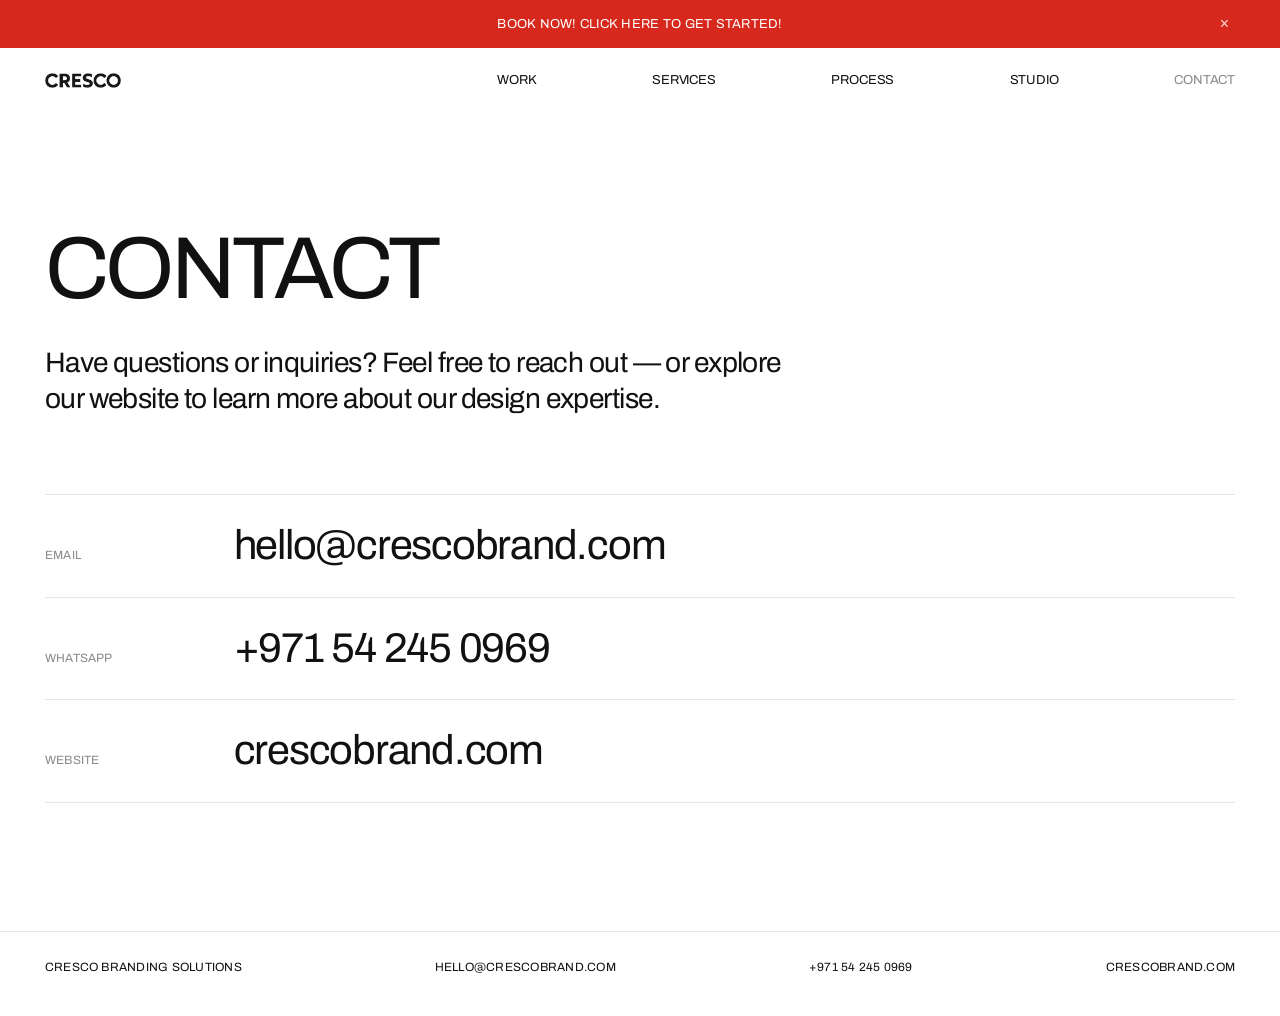
==== contact.html @ cc278108 "Initial commit: Cresco Branding Solutions website Static site for a UAE-based branding and packaging" ====
<!doctype html>
<html lang="en">
<head>
<meta charset="utf-8">
<meta name="viewport" content="width=device-width, initial-scale=1">
<title>Contact — Cresco Branding Solutions</title>
<meta name="description" content="Reach Cresco Branding Solutions at hello@crescobrand.com or on WhatsApp +971 54 245 0969.">
<meta property="og:title" content="Contact — Cresco Branding Solutions">
<meta property="og:description" content="Reach Cresco Branding Solutions at hello@crescobrand.com or on WhatsApp +971 54 245 0969.">
<meta property="og:type" content="website">
<meta property="og:image" content="images/work/solena/01.jpg">
<link rel="icon" type="image/png" href="images/logo-02.png">
<link rel="preconnect" href="https://fonts.googleapis.com">
<link rel="preconnect" href="https://fonts.gstatic.com" crossorigin>
<link rel="stylesheet" href="https://fonts.googleapis.com/css2?family=Archivo:wght@400&display=swap">
<link rel="stylesheet" href="css/style.css">
<script>document.documentElement.classList.add('js');</script>
</head>
<body>
<div class="announce" id="announce">
  <a class="announce__link" href="contact.html">Book now! Click here to get started!</a>
  <button class="announce__close" type="button" aria-label="Dismiss">&times;</button>
</div>
<script>
(function () {
  try {
    if (localStorage.getItem('cresco-announce-dismissed') === '1') {
      document.getElementById('announce').style.display = 'none';
    }
  } catch (e) {}
})();
</script>
<header class="nav">
  <a class="nav__logo" href="index.html" aria-label="Cresco Branding Solutions — home">
    <img src="images/logo-01.png" alt="Cresco" width="4324" height="851">
  </a>
  <nav class="nav__links" aria-label="Primary">
      <a href="index.html">Work</a>
      <a href="services.html">Services</a>
      <a href="process.html">Process</a>
      <a href="studio.html">Studio</a>
      <a href="contact.html" aria-current="page">Contact</a>
  </nav>
  <button class="nav__toggle" type="button" aria-expanded="false" aria-controls="menu">Menu</button>
</header>

<div class="nav__overlay" id="menu">
    <a href="index.html">Work</a>
    <a href="services.html">Services</a>
    <a href="process.html">Process</a>
    <a href="studio.html">Studio</a>
    <a href="contact.html">Contact</a>
</div>

<main>
  <section class="wrap hero">
    <h1 class="display reveal">Contact</h1>
    <p class="lead measure hero__lead reveal">Have questions or inquiries? Feel free to reach out &#8212;
      or explore our website to learn more about our design expertise.</p>
  </section>

  <section class="wrap contact-list">
    <div class="contact-list__row reveal">
      <span class="meta muted">Email</span>
      <a class="contact-list__value" href="mailto:hello@crescobrand.com">hello@crescobrand.com</a>
    </div>
    <div class="contact-list__row reveal">
      <span class="meta muted">WhatsApp</span>
      <a class="contact-list__value" href="https://wa.me/971542450969" rel="noopener">+971 54 245 0969</a>
    </div>
    <div class="contact-list__row reveal">
      <span class="meta muted">Website</span>
      <a class="contact-list__value" href="https://crescobrand.com" rel="noopener">crescobrand.com</a>
    </div>
  </section>
</main>

<footer class="footer">
  <div class="footer__inner meta">
    <span>Cresco Branding Solutions</span>
    <a href="mailto:hello@crescobrand.com">hello@crescobrand.com</a>
    <a href="https://wa.me/971542450969" rel="noopener">+971 54 245 0969</a>
    <a href="https://crescobrand.com" rel="noopener">crescobrand.com</a>
  </div>
</footer>

<script src="js/main.js"></script>
</body>
</html>
---- css/style.css ----
/* ==========================================================================
   Cresco Branding Solutions
   Monochrome editorial system — white ground, near-black type, no accent.
   Logo assets: logo-01 wordmark (dark) · logo-02 mark (dark)
                logo-03 wordmark (white) · logo-04 mark (white)  ← for dark sections
   ========================================================================== */

:root {
  --bg: #ffffff;
  --fg: #111111;
  --muted: #8a8a8a;
  --rule: #e6e6e6;

  --gutter: clamp(20px, 3.5vw, 56px);
  --page-max: 1800px;

  --block: clamp(72px, 10vw, 160px);   /* space between major blocks */
  --ease: cubic-bezier(.2, .6, .2, 1);

  --font: 'Archivo', 'Helvetica Neue', Helvetica, Arial, sans-serif;
}

*, *::before, *::after { box-sizing: border-box; }

html { -webkit-text-size-adjust: 100%; }

body {
  margin: 0;
  min-height: 100vh;
  display: flex;
  flex-direction: column;
  background: var(--bg);
  color: var(--fg);
  font-family: var(--font);
  font-size: 17px;
  line-height: 1.55;
  font-weight: 400;
  -webkit-font-smoothing: antialiased;
  text-rendering: optimizeLegibility;
}

img { display: block; max-width: 100%; height: auto; }

a { color: inherit; text-decoration: none; }

::selection { background: var(--fg); color: var(--bg); }

.wrap {
  max-width: var(--page-max);
  margin: 0 auto;
  padding-inline: var(--gutter);
}

.sr-only {
  position: absolute; width: 1px; height: 1px;
  padding: 0; margin: -1px; overflow: hidden;
  clip: rect(0 0 0 0); white-space: nowrap; border: 0;
}

/* --------------------------------------------------------------- type --- */

.meta {
  font-size: 12px;
  line-height: 1.3;
  letter-spacing: .02em;
  text-transform: uppercase;
}

.display {
  margin: 0;
  font-size: clamp(2.5rem, 7vw, 5.5rem);
  line-height: .95;
  letter-spacing: -.04em;
  text-transform: uppercase;
  font-weight: 400;
}

.lead {
  margin: 0;
  font-size: clamp(1.25rem, 2.2vw, 2rem);
  line-height: 1.28;
  letter-spacing: -.02em;
}

.body-lg { font-size: clamp(1rem, 1.3vw, 1.25rem); line-height: 1.5; }

.measure { max-width: 46ch; }
.measure-wide { max-width: 62ch; }

.muted { color: var(--muted); }

.rule { border: 0; border-top: 1px solid var(--rule); margin: 0; }

/* ---------------------------------------------------------- announce --- */

.announce {
  position: relative;
  display: flex;
  align-items: center;
  justify-content: center;
  padding: 14px calc(var(--gutter) + 32px);
  background: #d6281c;
  text-align: center;
}

.announce__link {
  color: #fff;
  font-size: 13px;
  letter-spacing: .02em;
  text-transform: uppercase;
}

.announce__link:hover { text-decoration: underline; }

.announce__close {
  position: absolute;
  right: var(--gutter);
  top: 50%;
  transform: translateY(-50%);
  background: none;
  border: 0;
  padding: 6px;
  color: #fff;
  font-size: 16px;
  line-height: 1;
  cursor: pointer;
  opacity: .85;
}

.announce__close:hover { opacity: 1; }

/* ---------------------------------------------------------------- nav --- */

.nav {
  position: sticky;
  top: 0;
  z-index: 100;
  background: var(--bg);
  padding: 22px var(--gutter);
  display: flex;
  align-items: center;
  justify-content: space-between;
  gap: 24px;
}

.nav__logo { display: block; }
.nav__logo img { height: 15px; width: auto; }

.nav__links {
  display: flex;
  flex: 1;
  justify-content: space-between;
  max-width: 62%;
  margin-left: auto;
}

.nav__links a {
  font-size: 13px;
  letter-spacing: -.01em;
  text-transform: uppercase;
  transition: color .25s var(--ease);
}

.nav__links a:hover,
.nav__links a[aria-current='page'] { color: var(--muted); }

.nav__toggle {
  display: none;
  background: none; border: 0; padding: 0;
  font: inherit; font-size: 16px; letter-spacing: -.01em;
  text-transform: uppercase; color: inherit; cursor: pointer;
}

.nav__overlay {
  position: fixed;
  inset: 0;
  z-index: 99;
  background: var(--bg);
  display: none;
  flex-direction: column;
  justify-content: center;
  gap: 4px;
  padding: var(--gutter);
}

.nav__overlay a {
  font-size: clamp(2rem, 11vw, 3.5rem);
  line-height: 1.1;
  letter-spacing: -.04em;
  text-transform: uppercase;
}

body.nav-open .nav__overlay { display: flex; }
body.nav-open { overflow: hidden; }

@media (max-width: 860px) {
  .nav__links { display: none; }
  .nav__toggle { display: block; }
}

/* --------------------------------------------------------------- hero --- */

.hero {
  padding-top: clamp(48px, 9vw, 130px);
  padding-bottom: clamp(40px, 6vw, 80px);
}

.hero__lead { margin-top: clamp(20px, 3vw, 34px); }

/* --------------------------------------------------------- type anim --- */

.type .char {
  opacity: 0;
  transition: opacity .05s linear;
}

.type .char.is-shown { opacity: 1; }

.type-cursor {
  display: inline-block;
  width: .05em;
  margin-left: .03em;
  background: currentColor;
  opacity: 0;
  transform: translateY(.06em);
  animation: type-blink 1s step-end infinite;
}

.type-cursor.is-on { opacity: 1; }

@keyframes type-blink {
  0%, 100% { opacity: 1; }
  50% { opacity: 0; }
}

@media (prefers-reduced-motion: reduce) {
  .type .char { opacity: 1; transition: none; }
  .type-cursor { display: none; }
}

.hero__ctas {
  display: flex;
  flex-wrap: wrap;
  gap: 14px;
  margin-top: clamp(28px, 4vw, 44px);
}

.btn {
  display: inline-flex;
  align-items: center;
  gap: 10px;
  padding: 15px 28px;
  font-size: 13px;
  letter-spacing: .02em;
  text-transform: uppercase;
  transition: background .25s var(--ease), color .25s var(--ease), border-color .25s var(--ease);
}

.btn--outline {
  border: 1px solid var(--fg);
  color: var(--fg);
}

.btn--outline:hover { background: var(--fg); color: var(--bg); }

.btn--solid {
  background: var(--fg);
  color: var(--bg);
  border: 1px solid var(--fg);
}

.btn--solid:hover { background: var(--bg); color: var(--fg); }

/* --------------------------------------------------------- work grid --- */

.grid {
  display: grid;
  grid-template-columns: repeat(2, 1fr);
  column-gap: var(--gutter);
  row-gap: clamp(56px, 8vw, 120px);
  padding-bottom: var(--block);
}

/* stagger: push the right-hand column down, as on the reference */
.grid > :nth-child(even) { margin-top: clamp(40px, 9vw, 150px); }

.tile { display: block; }

.tile__frame {
  display: block;
  overflow: hidden;
  background: #f4f4f4;
}

.tile__frame img {
  width: 100%;
  transition: transform .7s var(--ease);
}

.tile:hover .tile__frame img { transform: scale(1.025); }

.tile__caption {
  display: block;
  margin-top: 14px;
  transition: color .25s var(--ease);
}

.tile:hover .tile__caption { color: var(--muted); }

@media (max-width: 720px) {
  .grid { grid-template-columns: 1fr; row-gap: 48px; }
  .grid > :nth-child(even) { margin-top: 0; }
}

/* ------------------------------------------------------ project pages --- */

.project-head {
  padding-top: clamp(40px, 7vw, 96px);
  padding-bottom: clamp(20px, 3vw, 32px);
}

.project-head__category { margin-top: 14px; }

/* single-column case-study layout: title block, lead/body copy, then a
   full-width image flow — after galakors.com/work/nectare */

.project-lead {
  margin: 0;
  font-size: clamp(1.4rem, 2.4vw, 2.1rem);
  line-height: 1.35;
  letter-spacing: -.01em;
}

.project-body {
  margin: 0;
  max-width: 46ch;
  font-size: clamp(1.05rem, 1.3vw, 1.2rem);
  line-height: 1.5;
  color: var(--muted);
}

.project-figures {
  display: grid;
  grid-template-columns: 1fr 1fr;
  gap: var(--gutter);
  margin-top: clamp(40px, 6vw, 72px);
  padding-bottom: var(--block);
}

.fig { overflow: hidden; background: #f4f4f4; }
.fig img { width: 100%; }
.fig--full { grid-column: 1 / -1; }

@media (max-width: 860px) {
  .project-figures { grid-template-columns: 1fr; }
}

.pager {
  display: flex;
  justify-content: space-between;
  gap: 24px;
  padding: 28px 0 clamp(56px, 8vw, 110px);
  border-top: 1px solid var(--rule);
}

.pager a { transition: color .25s var(--ease); }
.pager a:hover { color: var(--muted); }

/* -------------------------------------------------------- list blocks --- */

.list { padding-bottom: var(--block); }

.list__item {
  display: grid;
  grid-template-columns: 4rem 1fr;
  gap: var(--gutter);
  align-items: start;
  padding: clamp(20px, 2.6vw, 34px) 0;
  border-top: 1px solid var(--rule);
}

.list__item:last-child { border-bottom: 1px solid var(--rule); }

.list__num { color: var(--muted); padding-top: .45em; }

.list__title {
  margin: 0;
  font-weight: 400;
  font-size: clamp(1.35rem, 3.2vw, 2.4rem);
  line-height: 1.1;
  letter-spacing: -.03em;
  text-transform: uppercase;
}

/* process steps carry a description column alongside the title */
.step {
  display: grid;
  grid-template-columns: 4rem minmax(0, 1fr) minmax(0, 1fr);
  gap: var(--gutter);
  padding: clamp(24px, 3.4vw, 48px) 0;
  border-top: 1px solid var(--rule);
}

.step:last-of-type { border-bottom: 1px solid var(--rule); }

.step__body p { margin: 0; }
.step__outcome { margin-top: 1.5em; color: var(--muted); }

@media (max-width: 860px) {
  .step { grid-template-columns: 2.5rem 1fr; }
  .step__body { grid-column: 2; }
  .list__item { grid-template-columns: 2.5rem 1fr; }
}

/* ------------------------------------------------------------ studio --- */

.split {
  display: grid;
  grid-template-columns: minmax(0, 5fr) minmax(0, 7fr);
  gap: var(--gutter);
  align-items: start;
  padding-bottom: var(--block);
}

.split--portrait { grid-template-columns: minmax(0, 4fr) minmax(0, 8fr); }

@media (max-width: 860px) {
  .split, .split--portrait { grid-template-columns: 1fr; gap: 32px; }
}

/* ---------------------------------------------------------- statement --- */

.statement {
  padding: clamp(56px, 8vw, 120px) 0;
  border-top: 1px solid var(--rule);
}

.statement__text {
  margin: 0;
  font-size: clamp(1.75rem, 5vw, 4rem);
  line-height: 1.02;
  letter-spacing: -.04em;
  text-transform: uppercase;
  font-weight: 400;
}

/* ------------------------------------------------------- capabilities --- */

.capabilities {
  display: grid;
  grid-template-columns: repeat(2, 1fr);
  column-gap: var(--gutter);
  margin: 20px 0 0;
  padding: 0;
  list-style: none;
}

.capabilities__item {
  padding: clamp(14px, 1.8vw, 22px) 0;
  border-top: 1px solid var(--rule);
  font-size: clamp(1.05rem, 1.8vw, 1.4rem);
  letter-spacing: -.01em;
}

.capabilities__item:nth-last-child(2),
.capabilities__item:last-child { border-bottom: 1px solid var(--rule); }

@media (max-width: 720px) {
  .capabilities { grid-template-columns: 1fr; }
  .capabilities__item:nth-last-child(2) { border-bottom: 0; }
}

/* ------------------------------------------------------------ marquee --- */

.marquee-section {
  overflow: hidden;
  padding: clamp(40px, 7vw, 90px) 0;
  border-top: 1px solid var(--rule);
  border-bottom: 1px solid var(--rule);
}

.marquee { overflow: hidden; }

.marquee__track {
  display: flex;
  align-items: baseline;
  gap: clamp(28px, 4vw, 56px);
  width: max-content;
  white-space: nowrap;
  font-size: clamp(2.75rem, 8.5vw, 6.5rem);
  line-height: 1;
  letter-spacing: -.03em;
  text-transform: uppercase;
  will-change: transform;
}

.marquee__dot { color: var(--muted); }

@media (prefers-reduced-motion: reduce) {
  .marquee__track { transform: none !important; }
}

/* ----------------------------------------------------------------- cta --- */

.cta {
  padding: clamp(56px, 8vw, 120px) 0;
  border-top: 1px solid var(--rule);
}

.cta__email {
  display: inline-block;
  margin-top: clamp(28px, 5vw, 56px);
  font-size: clamp(2rem, 7vw, 5rem);
  line-height: 1.05;
  letter-spacing: -.03em;
  transition: color .25s var(--ease);
}

.cta__email:hover { color: var(--muted); }

/* ------------------------------------------------------------ contact --- */

.contact-list { padding-bottom: var(--block); }

.contact-list__row {
  display: grid;
  grid-template-columns: 9rem 1fr;
  gap: var(--gutter);
  align-items: baseline;
  padding: clamp(18px, 2.2vw, 28px) 0;
  border-top: 1px solid var(--rule);
}

.contact-list__row:last-child { border-bottom: 1px solid var(--rule); }

.contact-list__value {
  font-size: clamp(1.35rem, 3.6vw, 2.6rem);
  line-height: 1.1;
  letter-spacing: -.03em;
  transition: color .25s var(--ease);
}

a.contact-list__value:hover { color: var(--muted); }

@media (max-width: 720px) {
  .contact-list__row { grid-template-columns: 1fr; gap: 10px; }
}

/* ----------------------------------------------------------- footer --- */

main { flex: 1 0 auto; }   /* keeps the footer at the bottom on short pages */

.footer {
  flex-shrink: 0;
  border-top: 1px solid var(--rule);
  padding: 28px var(--gutter) 40px;
}

.footer__inner {
  max-width: var(--page-max);
  margin: 0 auto;
  display: flex;
  flex-wrap: wrap;
  justify-content: space-between;
  gap: 12px 32px;
}

.footer a { transition: color .25s var(--ease); }
.footer a:hover { color: var(--muted); }

/* --------------------------------------------------------- cursor fx --- */

.cursor-fx {
  position: fixed;
  inset: 0;
  z-index: 9999;
  pointer-events: none;
}

@media (prefers-reduced-motion: reduce) {
  .cursor-fx { display: none; }
}

/* --------------------------------------------------------- animation --- */

.js .reveal {
  opacity: 0;
  transform: translateY(16px);
  transition: opacity .6s var(--ease), transform .6s var(--ease);
}

.js .reveal.is-in { opacity: 1; transform: none; }

@media (prefers-reduced-motion: reduce) {
  *, *::before, *::after {
    animation-duration: .01ms !important;
    transition-duration: .01ms !important;
  }
  .js .reveal { opacity: 1; transform: none; }
}
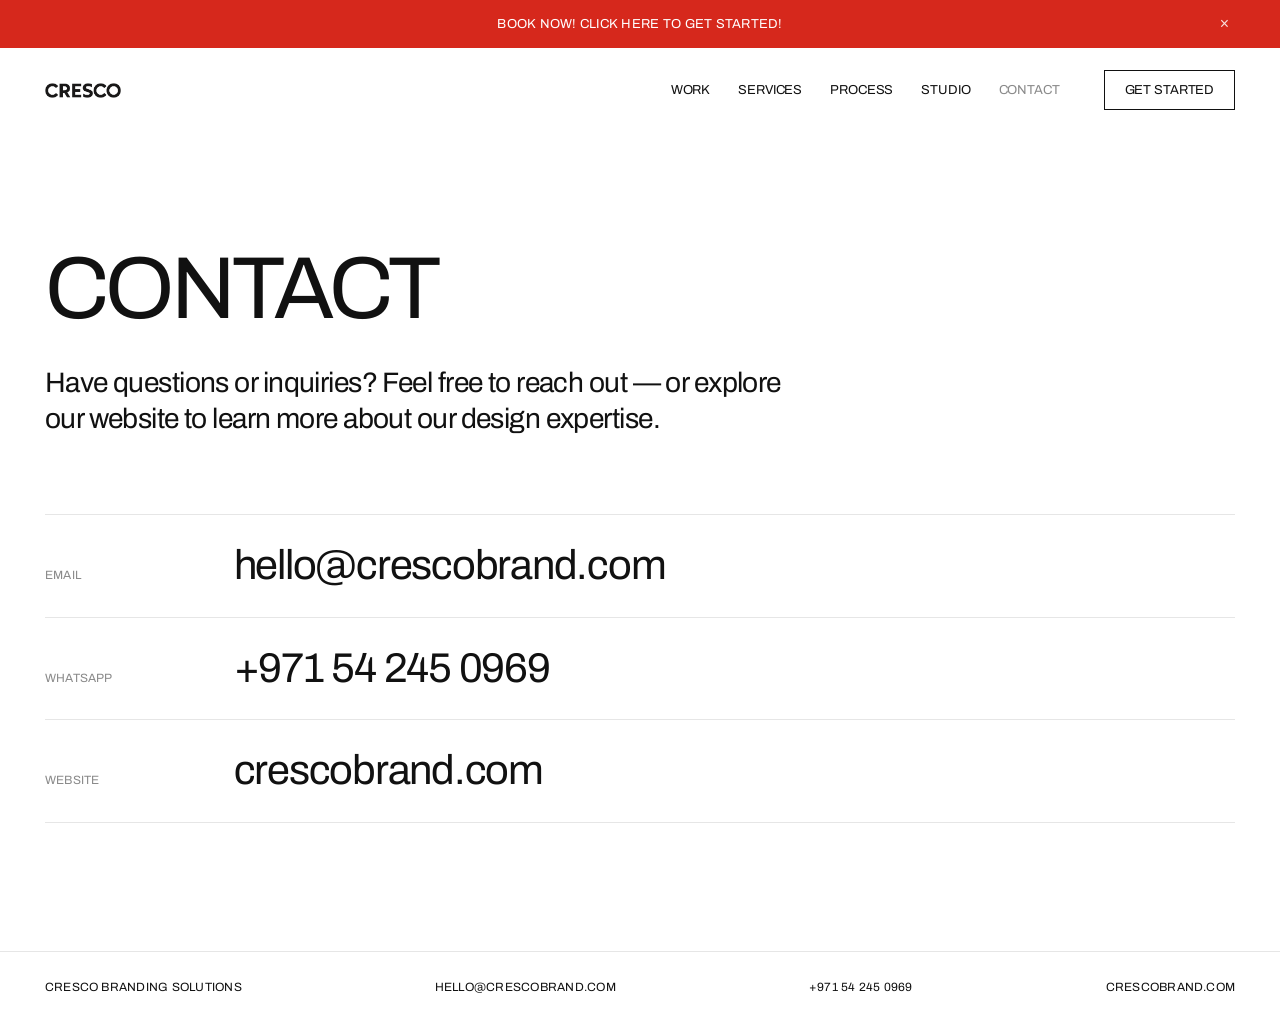
==== commit ecb76a89: "Add nav CTA button, hero typewriter, and cursor ripple effect - Add a "Get Started" nav button (whit" ====
--- a/contact.html
+++ b/contact.html
@@ -41,6 +41,7 @@
       <a href="studio.html">Studio</a>
       <a href="contact.html" aria-current="page">Contact</a>
   </nav>
+  <a class="nav__cta" href="contact.html">Get Started</a>
   <button class="nav__toggle" type="button" aria-expanded="false" aria-controls="menu">Menu</button>
 </header>
 
--- a/css/style.css
+++ b/css/style.css
@@ -148,9 +148,8 @@
 
 .nav__links {
   display: flex;
-  flex: 1;
-  justify-content: space-between;
-  max-width: 62%;
+  align-items: center;
+  gap: 28px;
   margin-left: auto;
 }
 
@@ -163,6 +162,25 @@
 
 .nav__links a:hover,
 .nav__links a[aria-current='page'] { color: var(--muted); }
+
+.nav__cta {
+  flex-shrink: 0;
+  margin-left: 20px;
+  padding: 9px 20px;
+  background: #fff;
+  border: 1px solid var(--fg);
+  color: var(--fg);
+  font-size: 13px;
+  letter-spacing: -.01em;
+  text-transform: uppercase;
+  transition: background .25s var(--ease), color .25s var(--ease), border-color .25s var(--ease);
+}
+
+.nav__cta:hover {
+  background: var(--fg);
+  border-color: var(--fg);
+  color: #fff;
+}
 
 .nav__toggle {
   display: none;
@@ -195,6 +213,7 @@
 
 @media (max-width: 860px) {
   .nav__links { display: none; }
+  .nav__cta { display: none; }
   .nav__toggle { display: block; }
 }
 
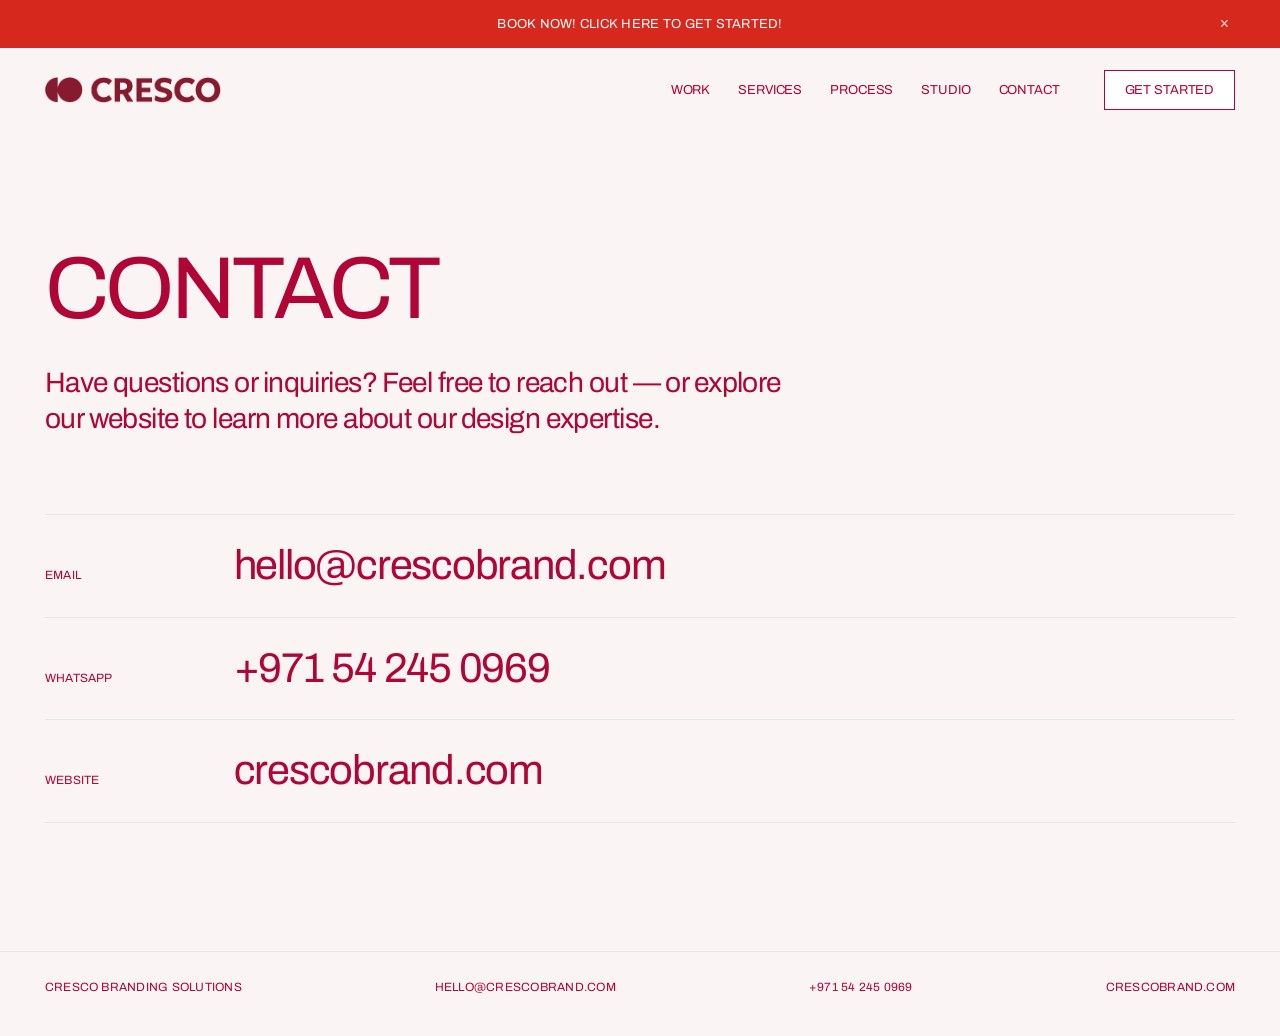
==== commit ee4206d8: "Replace header logo with crimson mark + wordmark Co-Authored-By: Claude Sonnet 5.5 <noreply@anthropi" ====
--- a/contact.html
+++ b/contact.html
@@ -9,7 +9,7 @@
 <meta property="og:description" content="Reach Cresco Branding Solutions at hello@crescobrand.com or on WhatsApp +971 54 245 0969.">
 <meta property="og:type" content="website">
 <meta property="og:image" content="images/work/solena/01.jpg">
-<link rel="icon" type="image/png" href="images/logo-02.png">
+<link rel="icon" type="image/png" href="images/favicon.png">
 <link rel="preconnect" href="https://fonts.googleapis.com">
 <link rel="preconnect" href="https://fonts.gstatic.com" crossorigin>
 <link rel="stylesheet" href="https://fonts.googleapis.com/css2?family=Archivo:wght@400&display=swap">
@@ -32,7 +32,7 @@
 </script>
 <header class="nav">
   <a class="nav__logo" href="index.html" aria-label="Cresco Branding Solutions — home">
-    <img src="images/logo-01.png" alt="Cresco" width="4324" height="851">
+    <img src="images/logo-cresco.png" alt="Cresco" width="407" height="60">
   </a>
   <nav class="nav__links" aria-label="Primary">
       <a href="index.html">Work</a>
--- a/css/style.css
+++ b/css/style.css
@@ -6,9 +6,9 @@
    ========================================================================== */
 
 :root {
-  --bg: #ffffff;
-  --fg: #111111;
-  --muted: #8a8a8a;
+  --bg: #fbf4f4;
+  --fg: #af0637;
+  --muted: #af0637;
   --rule: #e6e6e6;
 
   --gutter: clamp(20px, 3.5vw, 56px);
@@ -144,7 +144,7 @@
 }
 
 .nav__logo { display: block; }
-.nav__logo img { height: 15px; width: auto; }
+.nav__logo img { height: 26px; width: auto; }
 
 .nav__links {
   display: flex;
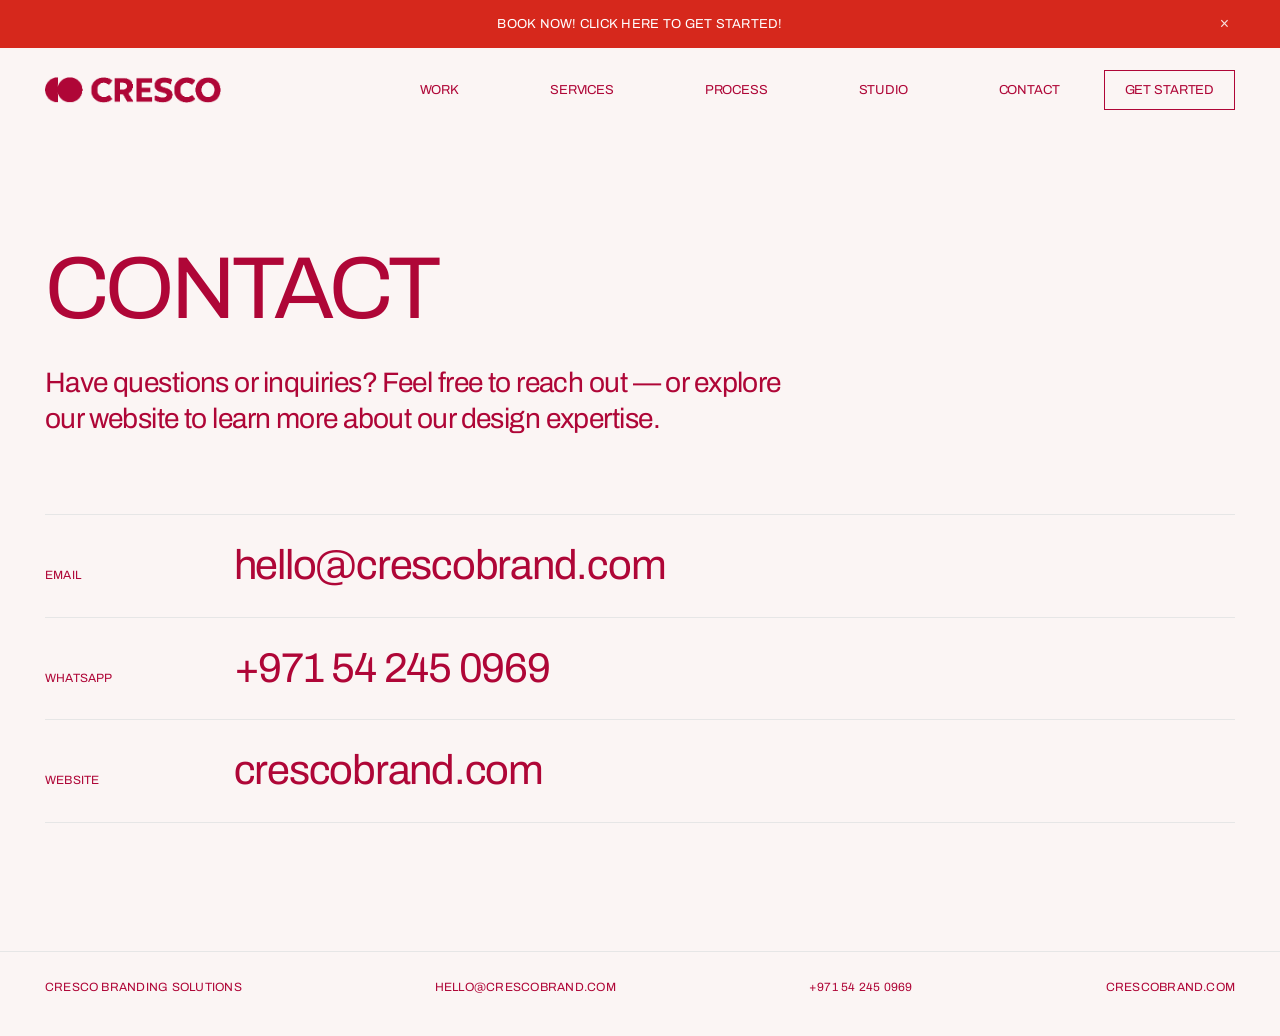
==== commit be93db94: "Hide Solena case study from homepage, navigation and share images Co-Authored-By: Claude Sonnet 5.5 " ====
--- a/contact.html
+++ b/contact.html
@@ -8,7 +8,7 @@
 <meta property="og:title" content="Contact — Cresco Branding Solutions">
 <meta property="og:description" content="Reach Cresco Branding Solutions at hello@crescobrand.com or on WhatsApp +971 54 245 0969.">
 <meta property="og:type" content="website">
-<meta property="og:image" content="images/work/solena/01.jpg">
+<meta property="og:image" content="images/work/nectare/01.jpg">
 <link rel="icon" type="image/png" href="images/favicon.png">
 <link rel="preconnect" href="https://fonts.googleapis.com">
 <link rel="preconnect" href="https://fonts.gstatic.com" crossorigin>
--- a/css/style.css
+++ b/css/style.css
@@ -6,7 +6,7 @@
    ========================================================================== */
 
 :root {
-  --bg: #fbf4f4;
+  --bg: #fbf5f4;
   --fg: #af0637;
   --muted: #af0637;
   --rule: #e6e6e6;
@@ -47,7 +47,7 @@
 
 .wrap {
   max-width: var(--page-max);
-  margin: 0 auto;
+  margin: 0;
   padding-inline: var(--gutter);
 }
 
@@ -90,6 +90,8 @@
 .muted { color: var(--muted); }
 
 .rule { border: 0; border-top: 1px solid var(--rule); margin: 0; }
+
+.section-title { margin: clamp(56px, 8vw, 128px) 0 clamp(28px, 4vw, 56px); }
 
 /* ---------------------------------------------------------- announce --- */
 
@@ -149,7 +151,9 @@
 .nav__links {
   display: flex;
   align-items: center;
+  justify-content: space-between;
   gap: 28px;
+  flex: 0 1 50vw;
   margin-left: auto;
 }
 
@@ -167,7 +171,7 @@
   flex-shrink: 0;
   margin-left: 20px;
   padding: 9px 20px;
-  background: #fff;
+  background: var(--bg);
   border: 1px solid var(--fg);
   color: var(--fg);
   font-size: 13px;
@@ -423,7 +427,7 @@
 .step:last-of-type { border-bottom: 1px solid var(--rule); }
 
 .step__body p { margin: 0; }
-.step__outcome { margin-top: 1.5em; color: var(--muted); }
+.step__outcome { margin-top: 2.6em; color: var(--muted); }
 
 @media (max-width: 860px) {
   .step { grid-template-columns: 2.5rem 1fr; }
@@ -577,7 +581,7 @@
 
 .footer__inner {
   max-width: var(--page-max);
-  margin: 0 auto;
+  margin: 0;
   display: flex;
   flex-wrap: wrap;
   justify-content: space-between;
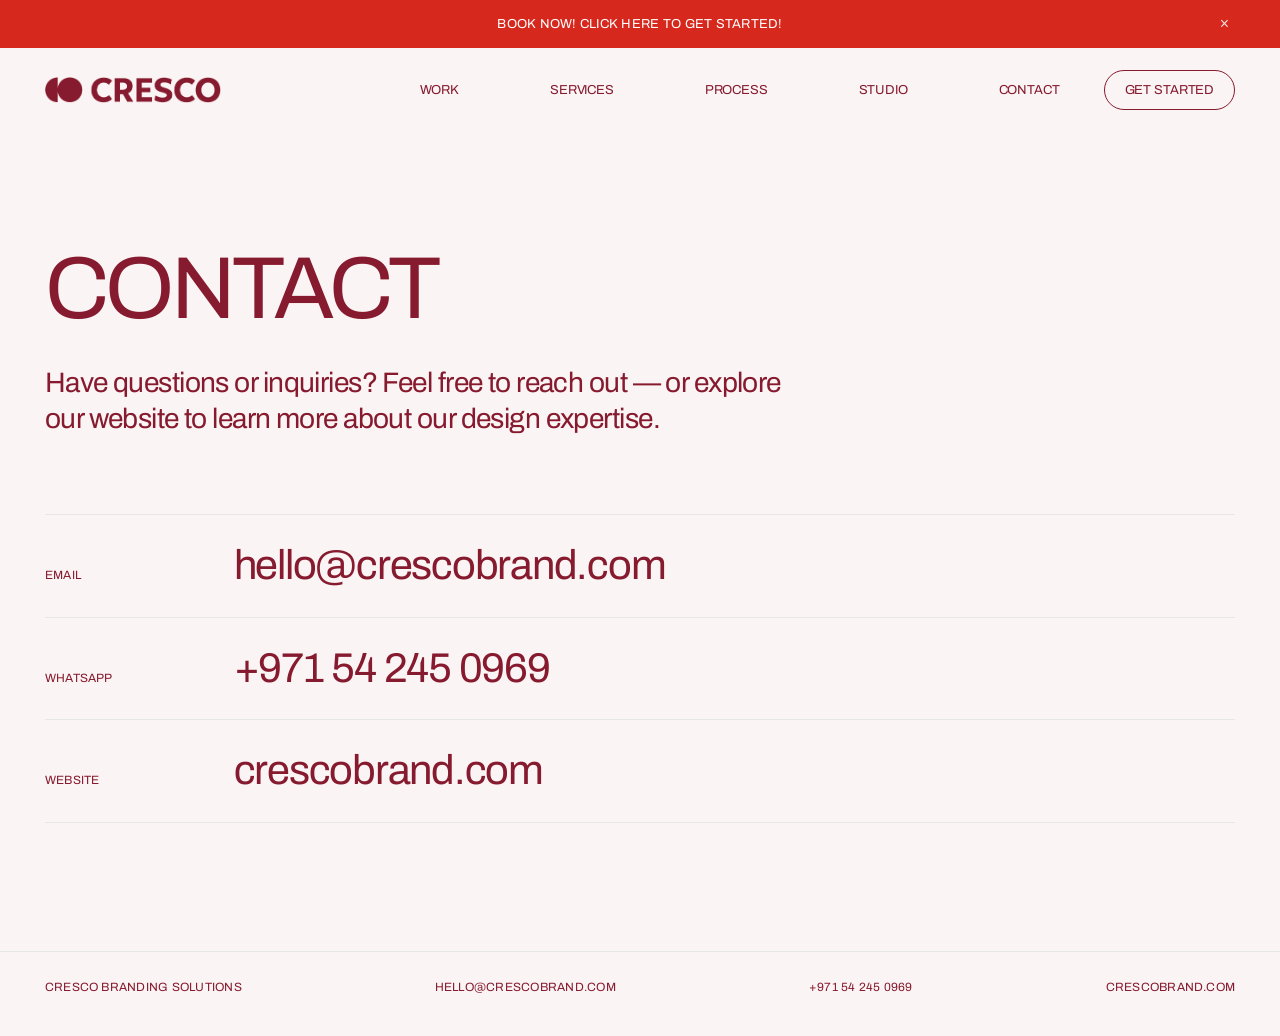
==== commit 1f3234b1: "Restore Solena case study with new 27-image set Co-Authored-By: Claude Sonnet 5.5 <noreply@anthropic" ====
--- a/contact.html
+++ b/contact.html
@@ -8,7 +8,7 @@
 <meta property="og:title" content="Contact — Cresco Branding Solutions">
 <meta property="og:description" content="Reach Cresco Branding Solutions at hello@crescobrand.com or on WhatsApp +971 54 245 0969.">
 <meta property="og:type" content="website">
-<meta property="og:image" content="images/work/nectare/01.jpg">
+<meta property="og:image" content="images/work/solena/01.jpg">
 <link rel="icon" type="image/png" href="images/favicon.png">
 <link rel="preconnect" href="https://fonts.googleapis.com">
 <link rel="preconnect" href="https://fonts.gstatic.com" crossorigin>
--- a/css/style.css
+++ b/css/style.css
@@ -6,9 +6,9 @@
    ========================================================================== */
 
 :root {
-  --bg: #fbf5f4;
-  --fg: #af0637;
-  --muted: #af0637;
+  --bg: #fbf4f4;
+  --fg: #861a2e;
+  --muted: #861a2e;
   --rule: #e6e6e6;
 
   --gutter: clamp(20px, 3.5vw, 56px);
@@ -169,6 +169,7 @@
 
 .nav__cta {
   flex-shrink: 0;
+  border-radius: 999px;
   margin-left: 20px;
   padding: 9px 20px;
   background: var(--bg);
@@ -228,7 +229,7 @@
   padding-bottom: clamp(40px, 6vw, 80px);
 }
 
-.hero__lead { margin-top: clamp(20px, 3vw, 34px); }
+.hero__lead { margin-top: clamp(20px, 3vw, 34px); text-transform: none; }
 
 /* --------------------------------------------------------- type anim --- */
 
@@ -269,6 +270,7 @@
 }
 
 .btn {
+  border-radius: 999px;
   display: inline-flex;
   align-items: center;
   gap: 10px;
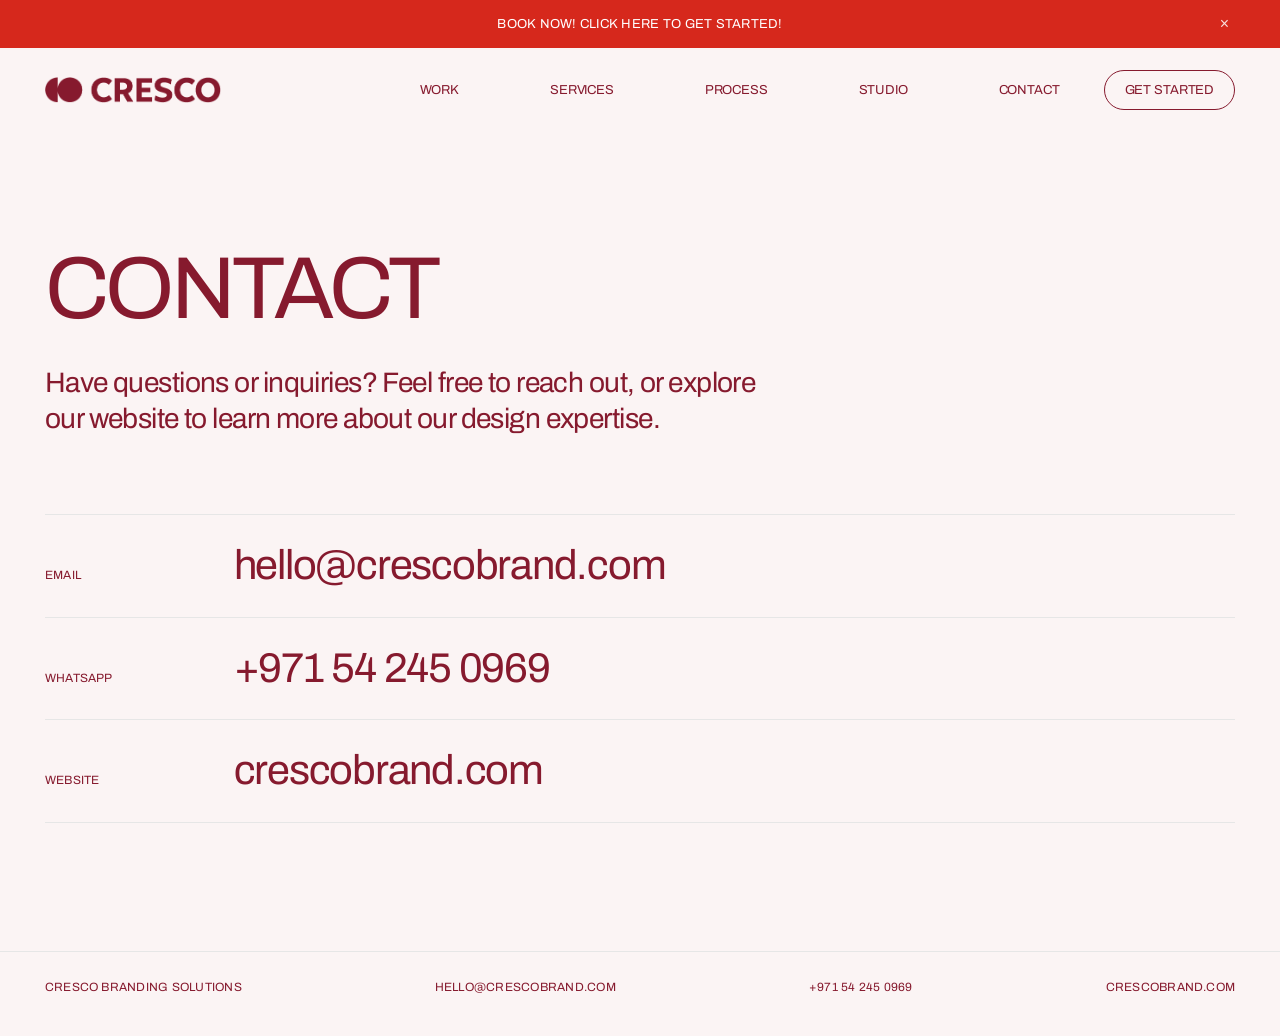
==== commit 6e583723: "Remove long dashes from all site text Co-Authored-By: Claude Sonnet 5.5 <noreply@anthropic.com>" ====
--- a/contact.html
+++ b/contact.html
@@ -3,12 +3,12 @@
 <head>
 <meta charset="utf-8">
 <meta name="viewport" content="width=device-width, initial-scale=1">
-<title>Contact — Cresco Branding Solutions</title>
+<title>Contact | Cresco Branding Solutions</title>
 <meta name="description" content="Reach Cresco Branding Solutions at hello@crescobrand.com or on WhatsApp +971 54 245 0969.">
-<meta property="og:title" content="Contact — Cresco Branding Solutions">
+<meta property="og:title" content="Contact | Cresco Branding Solutions">
 <meta property="og:description" content="Reach Cresco Branding Solutions at hello@crescobrand.com or on WhatsApp +971 54 245 0969.">
 <meta property="og:type" content="website">
-<meta property="og:image" content="images/work/solena/01.jpg">
+<meta property="og:image" content="images/work/solena/00.jpg">
 <link rel="icon" type="image/png" href="images/favicon.png">
 <link rel="preconnect" href="https://fonts.googleapis.com">
 <link rel="preconnect" href="https://fonts.gstatic.com" crossorigin>
@@ -31,7 +31,7 @@
 })();
 </script>
 <header class="nav">
-  <a class="nav__logo" href="index.html" aria-label="Cresco Branding Solutions — home">
+  <a class="nav__logo" href="index.html" aria-label="Cresco Branding Solutions, home">
     <img src="images/logo-cresco.png" alt="Cresco" width="407" height="60">
   </a>
   <nav class="nav__links" aria-label="Primary">
@@ -56,7 +56,7 @@
 <main>
   <section class="wrap hero">
     <h1 class="display reveal">Contact</h1>
-    <p class="lead measure hero__lead reveal">Have questions or inquiries? Feel free to reach out &#8212;
+    <p class="lead measure hero__lead reveal">Have questions or inquiries? Feel free to reach out,
       or explore our website to learn more about our design expertise.</p>
   </section>
 
